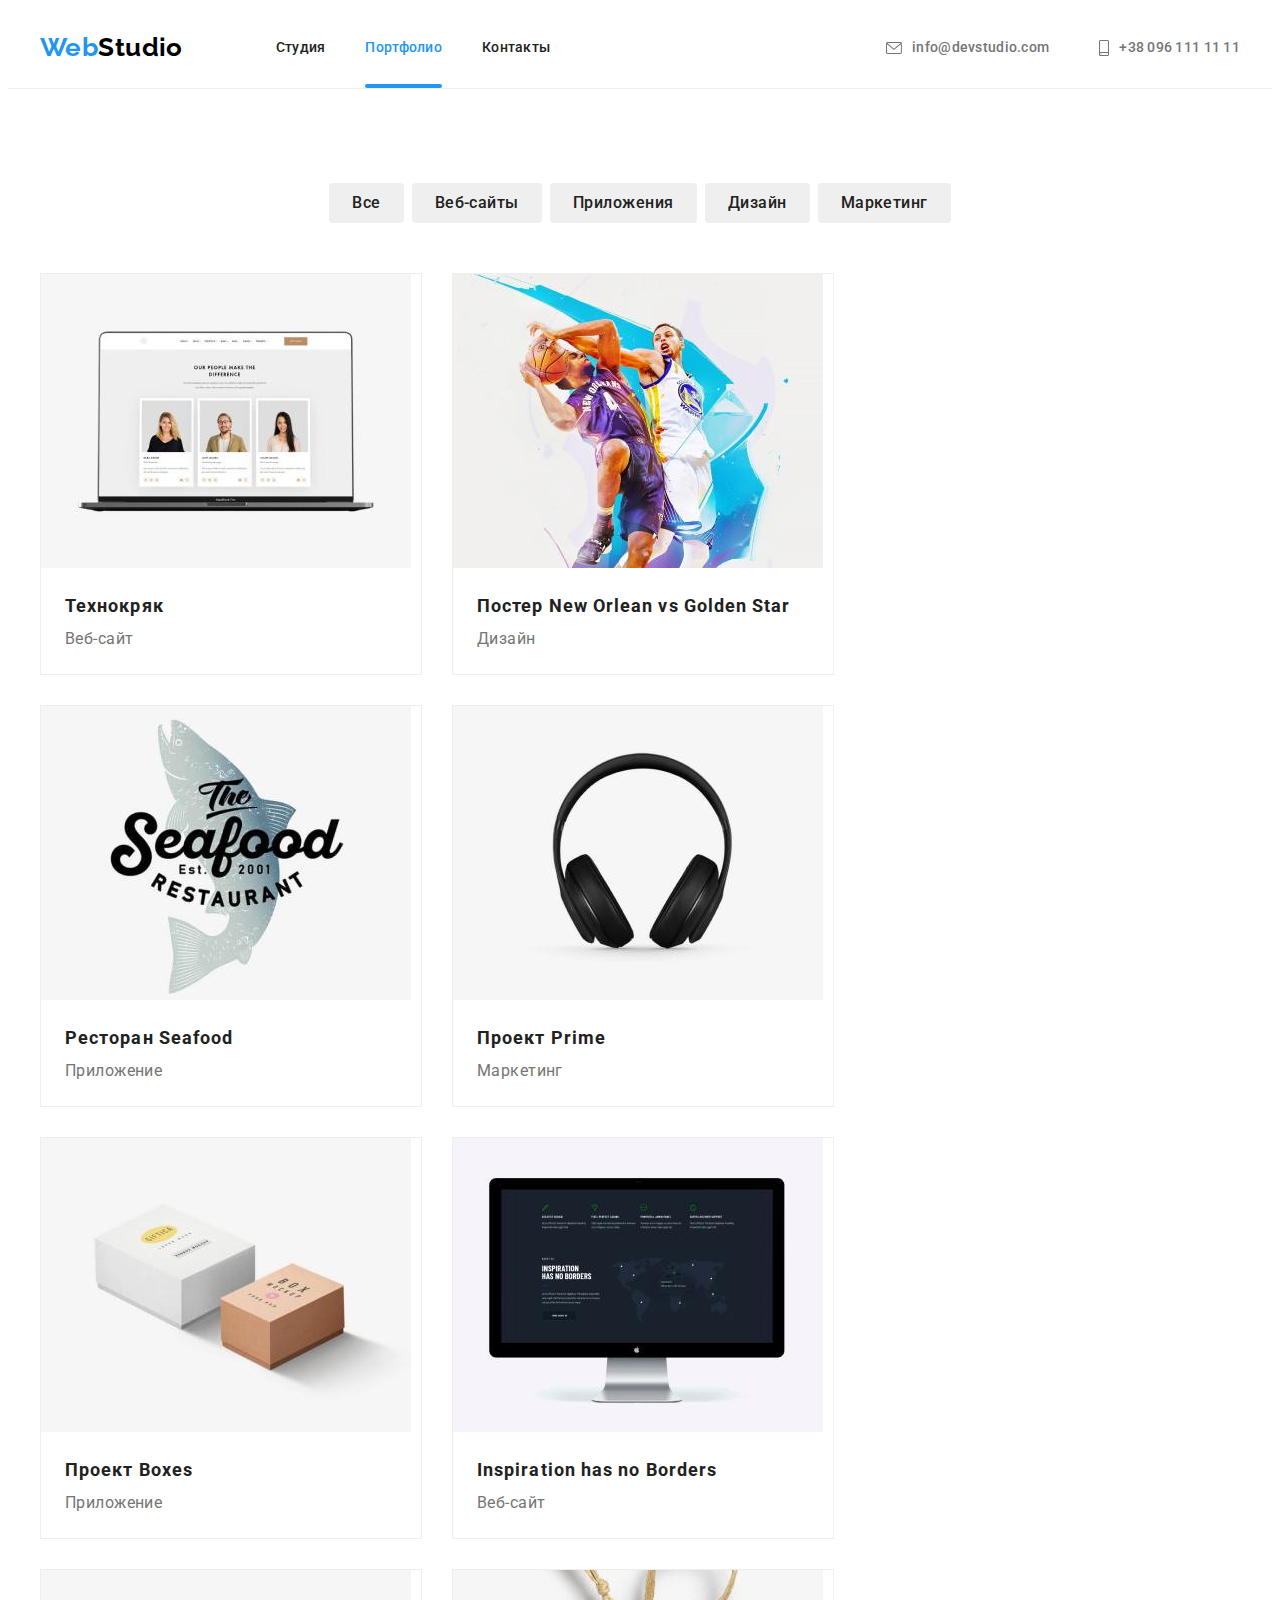
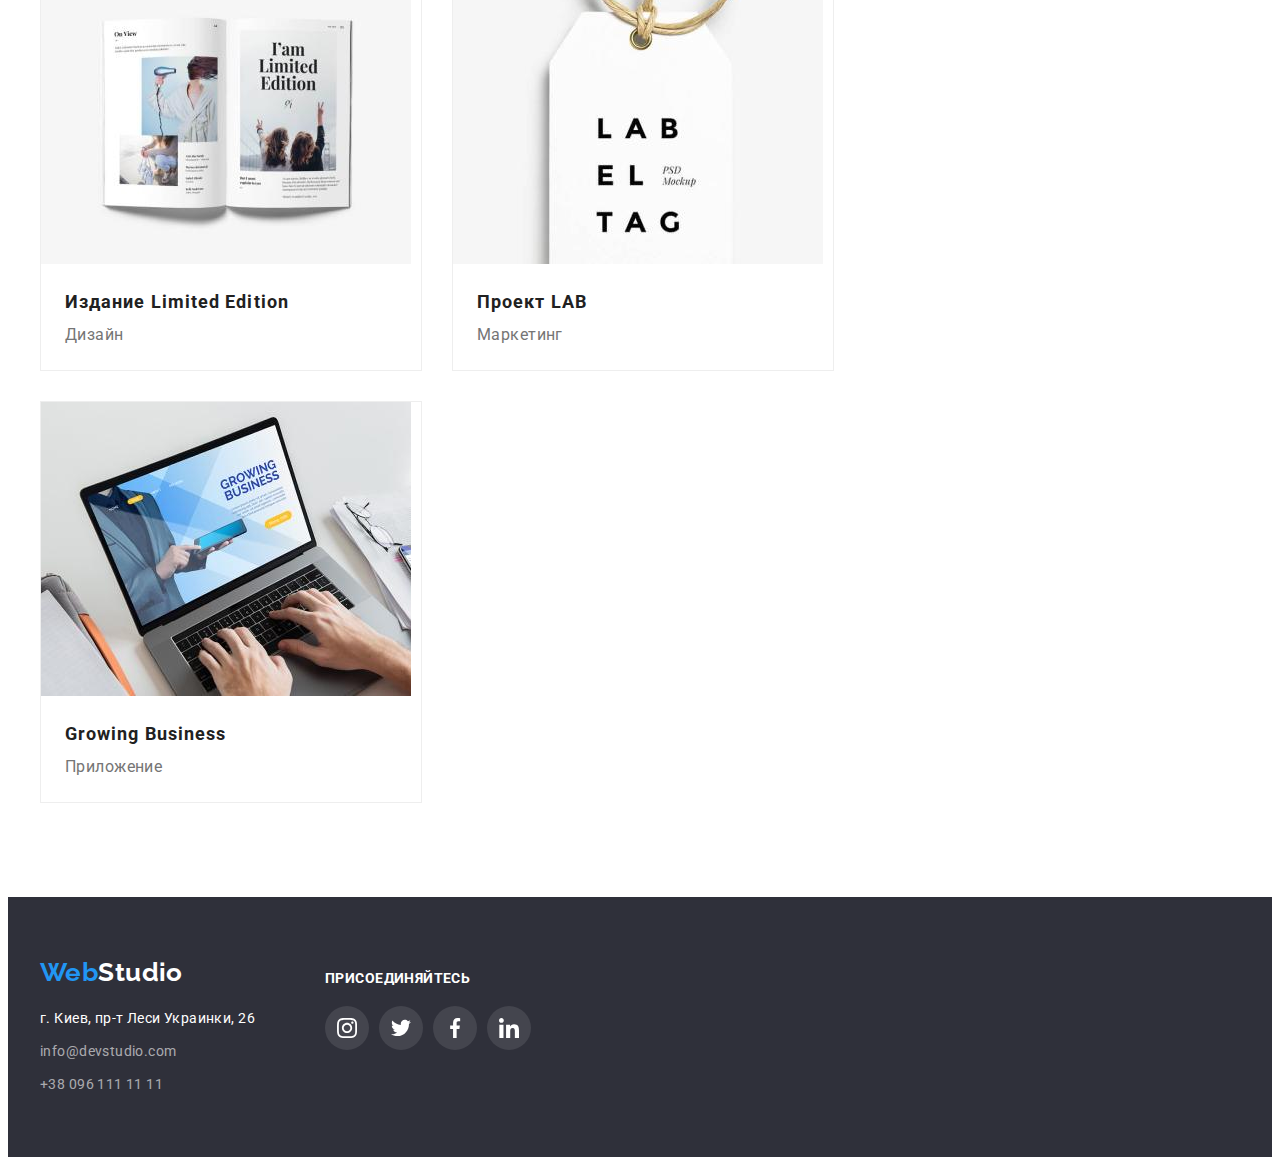
==== portfolio.html @ 448d8e20 "start" ====
<!DOCTYPE html>
<html lang="ru">
  <head>
    <meta charset="UTF-8" />
    <meta http-equiv="X-UA-Compatible" content="IE=edge" />
    <meta name="viewport" content="width=device-width, initial-scale=1.0" />
    <link rel="preconnect" href="https://fonts.googleapis.com" />
    <link rel="preconnect" href="https://fonts.gstatic.com" crossorigin />
    <link
      href="https://fonts.googleapis.com/css2?family=Raleway:wght@700&family=Roboto:wght@400;500;700;900&display=swap"
      rel="stylesheet"
    />
    <link
      rel="stylesheet"
      href="https://cdnjs.cloudflare.com/ajax/libs/modern-normalize/1.1.0/modern-normalize.min.css"
      integrity="sha512-wpPYUAdjBVSE4KJnH1VR1HeZfpl1ub8YT/NKx4PuQ5NmX2tKuGu6U/JRp5y+Y8XG2tV+wKQpNHVUX03MfMFn9Q=="
      crossorigin="anonymous"
      referrerpolicy="no-referrer"
    />
    <title>WebStudio</title>
    <link rel="stylesheet" href="./css/styles.css" />
  </head>
  <body>
    <!-- Шапка -->
    <header>
      <div class="container header-nav">
        <a href="./index.html" lang="en" class="logo link">
          <span>Web</span>Studio</a
        >
        <nav>
          <ul class="site-nav list">
            <li class="site-nav-item">
              <a href="./index.html" class="link">Студия</a>
            </li>
            <li class="site-nav-item">
              <a href="./portfolio.html" class="link current">Портфолио</a>
            </li>
            <li class="site-nav-item"><a href="" class="link">Контакты</a></li>
          </ul>
        </nav>
        <ul class="mail-tel list">
          <li class="mail-tel-item">
            <a href="mailto:info@devstudio.com" class="link mail"
              ><svg width="16" height="12" class="icon">
                <use href="./images/symbol-defs.svg#icon-envelope"></use>
              </svg>
              <span class="">info@devstudio.com</span>
            </a>
          </li>
          <li class="mail-tel-item">
            <a href="tel:+380961111111" class="link tel">
              <svg width="10" height="16" class="icon">
                <use href="./images/symbol-defs.svg#icon-smartphone"></use>
              </svg>
              <span>+38 096 111 11 11</span>
            </a>
          </li>
        </ul>
      </div>
    </header>
    <!-- Основная часть -->
    <main>
      <section class="portfolio">
        <div class="container">
          <h1 class="visuallly-hidden">Наши работы</h1>
          <ul class="portfolio-filter list">
            <li>
              <button type="button" class="portfolio-filter-item button">
                Все
              </button>
            </li>
            <li>
              <button type="button" class="portfolio-filter-item button">
                Веб-сайты
              </button>
            </li>
            <li>
              <button type="button" class="portfolio-filter-item button">
                Приложения
              </button>
            </li>
            <li>
              <button type="button" class="portfolio-filter-item button">
                Дизайн
              </button>
            </li>
            <li>
              <button type="button" class="portfolio-filter-item button">
                Маркетинг
              </button>
            </li>
          </ul>
          <ul class="works-list list">
            <li class="work">
              <a href="" class="link">
                <div class="work-img">
                  <img
                    src="./images/website1.jpg"
                    alt="Технокряк"
                    width="370"
                    height="294"
                  />
                  <div class="work-overlay">
                    <p>
                      Технокряк это современная площадка распространения
                      коронавируса. Компании используют эту платформу для
                      цифрового шпионажа и атак на защищённые сервера
                      конкурентов.
                    </p>
                  </div>
                </div>
                <div class="work-card">
                  <h2 class="work-name">Технокряк</h2>
                  <p class="work-type">Веб-сайт</p>
                </div>
              </a>
            </li>
            <li class="work">
              <a href="" class="link">
                <div class="work-img">
                  <img
                    src="./images/design1.jpg"
                    alt="Постер New Orlean vs Golden Star"
                    width="370"
                    height="294"
                  />
                  <div class="work-overlay">
                    <p>
                      Технокряк это современная площадка распространения
                      коронавируса. Компании используют эту платформу для
                      цифрового шпионажа и атак на защищённые сервера
                      конкурентов.
                    </p>
                  </div>
                </div>
                <div class="work-card">
                  <h2 class="work-name">
                    Постер <span lang="en">New Orlean vs Golden Star</span>
                  </h2>
                  <p class="work-type">Дизайн</p>
                </div>
              </a>
            </li>
            <li class="work">
              <a href="" class="link">
                <div class="work-img">
                  <img
                    src="./images/application1.jpg"
                    alt="Ресторан Seafood"
                    width="370"
                    height="294"
                  />
                  <div class="work-overlay">
                    <p>
                      Технокряк это современная площадка распространения
                      коронавируса. Компании используют эту платформу для
                      цифрового шпионажа и атак на защищённые сервера
                      конкурентов.
                    </p>
                  </div>
                </div>
                <div class="work-card">
                  <h2 class="work-name">
                    Ресторан <span lang="en">Seafood</span>
                  </h2>
                  <p class="work-type">Приложение</p>
                </div>
              </a>
            </li>
            <li class="work">
              <a href="" class="link">
                <div class="work-img">
                  <img
                    src="./images/marketing1.jpg"
                    alt="Проект Prime"
                    width="370"
                    height="294"
                  />
                  <div class="work-overlay">
                    <p>
                      Технокряк это современная площадка распространения
                      коронавируса. Компании используют эту платформу для
                      цифрового шпионажа и атак на защищённые сервера
                      конкурентов.
                    </p>
                  </div>
                </div>
                <div class="work-card">
                  <h2 class="work-name">Проект <span lang="en">Prime</span></h2>
                  <p class="work-type">Маркетинг</p>
                </div>
              </a>
            </li>
            <li class="work">
              <a href="" class="link">
                <div class="work-img">
                  <img
                    src="./images/application2.jpg"
                    alt="Проект Boxes"
                    width="370"
                    height="294"
                  />
                  <div class="work-overlay">
                    <p>
                      Технокряк это современная площадка распространения
                      коронавируса. Компании используют эту платформу для
                      цифрового шпионажа и атак на защищённые сервера
                      конкурентов.
                    </p>
                  </div>
                </div>
                <div class="work-card">
                  <h2 class="work-name">Проект <span lang="en">Boxes</span></h2>
                  <p class="work-type">Приложение</p>
                </div>
              </a>
            </li>
            <li class="work">
              <a href="" class="link">
                <div class="work-img">
                  <img
                    src="./images/website2.jpg"
                    alt="Inspiration has no Borders"
                    width="370"
                    height="294"
                  />
                  <div class="work-overlay">
                    <p>
                      Технокряк это современная площадка распространения
                      коронавируса. Компании используют эту платформу для
                      цифрового шпионажа и атак на защищённые сервера
                      конкурентов.
                    </p>
                  </div>
                </div>
                <div class="work-card">
                  <h2 class="work-name">
                    <span lang="en">Inspiration has no Borders</span>
                  </h2>
                  <p class="work-type">Веб-сайт</p>
                </div>
              </a>
            </li>
            <li class="work">
              <a href="" class="link">
                <div class="work-img">
                  <img
                    src="./images/design2.jpg"
                    alt="Издание Limited Edition"
                    width="370"
                    height="294"
                  />
                  <div class="work-overlay">
                    <p>
                      Технокряк это современная площадка распространения
                      коронавируса. Компании используют эту платформу для
                      цифрового шпионажа и атак на защищённые сервера
                      конкурентов.
                    </p>
                  </div>
                </div>
                <div class="work-card">
                  <h2 class="work-name">
                    Издание <span lang="en">Limited Edition</span>
                  </h2>
                  <p class="work-type">Дизайн</p>
                </div>
              </a>
            </li>
            <li class="work">
              <a href="" class="link">
                <div class="work-img">
                  <img
                    src="./images/marketing2.jpg"
                    alt="Проект LAB"
                    width="370"
                    height="294"
                  />
                  <div class="work-overlay">
                    <p>
                      Технокряк это современная площадка распространения
                      коронавируса. Компании используют эту платформу для
                      цифрового шпионажа и атак на защищённые сервера
                      конкурентов.
                    </p>
                  </div>
                </div>
                <div class="work-card">
                  <h2 class="work-name">Проект <span lang="en">LAB</span></h2>
                  <p class="work-type">Маркетинг</p>
                </div>
              </a>
            </li>
            <li class="work">
              <a href="" class="link">
                <div class="work-img">
                  <img
                    src="./images/application3.jpg"
                    alt="Growing Business"
                    width="370"
                    height="294"
                  />
                  <div class="work-overlay">
                    <p>
                      Технокряк это современная площадка распространения
                      коронавируса. Компании используют эту платформу для
                      цифрового шпионажа и атак на защищённые сервера
                      конкурентов.
                    </p>
                  </div>
                </div>
                <div class="work-card">
                  <h2 class="work-name">
                    <span lang="en">Growing Business</span>
                  </h2>
                  <p class="work-type">Приложение</p>
                </div>
              </a>
            </li>
          </ul>
        </div>
      </section>
    </main>
    <!-- Подвал -->
    <footer>
      <div class="container footer">
        <div>
          <a href="./index.html" lang="en" class="white link logo">
            <span>Web</span>Studio</a
          >
          <address>
            <ul class="contacts list">
              <li>
                <a
                  href="https://goo.gl/maps/YjU4VwxiPXdr29Ng6"
                  target="_blank"
                  rel="noreferrer noopener"
                  class="contacts-address link"
                  >г. Киев, пр-т Леси Украинки, 26</a
                >
              </li>
              <li>
                <a href="mailto:info@devstudio.com" class="contacts-item link"
                  >info@devstudio.com</a
                >
              </li>
              <li>
                <a href="tel:+380961111111" class="contacts-item link"
                  >+38 096 111 11 11</a
                >
              </li>
            </ul>
          </address>
        </div>
        <div class="social">
          <p class="join">присоединяйтесь</p>
          <ul class="social-list list">
            <li class="social-list-item">
              <a class="instagram" href="">
                <svg width="20" height="20">
                  <use
                    href="./images/symbol-defs.svg#icon-instagram"
                  ></use></svg
              ></a>
            </li>
            <li class="social-list-item">
              <a class="twitter" href=""
                ><svg width="20" height="20">
                  <use href="./images/symbol-defs.svg#icon-twitter"></use></svg
              ></a>
            </li>
            <li class="social-list-item">
              <a class="facebook" href=""
                ><svg width="20" height="20">
                  <use href="./images/symbol-defs.svg#icon-facebook"></use></svg
              ></a>
            </li>
            <li class="social-list-item">
              <a class="linkedin" href=""
                ><svg width="20" height="20">
                  <use href="./images/symbol-defs.svg#icon-linkedin"></use></svg
              ></a>
            </li>
          </ul>
        </div>
      </div>
    </footer>
  </body>
</html>
---- css/styles.css ----
:root {
  --primary-text-color: #757575;
  --title-text-color: #212121;
  --accent-color: #2196f3;
  --background-color: #f5f4fa;
  --footer-background-color: #2f303a;
  --hero-background-color: #c4c4c4;
  --white-color: #ffffff;
  --card-gap: 30px;
  --icon-color: #afb1b8;
  --timing-function: cubic-bezier(0.4, 0, 0.2, 1);
}

body {
  color: var(--primary-text-color);
  background-color: var(--white-color);
  letter-spacing: 0.03em;
  font-size: 14px;
  line-height: 1.71em;
  font-family: "Raleway", sans-serif;
  font-family: "Roboto", sans-serif;
}

.container {
  width: 1200px;
  padding-left: 15px;
  padding-right: 15px;
  margin-left: auto;
  margin-right: auto;
}

.link {
  text-decoration: none;
  color: inherit;
}
.icon {
  fill: currentColor;
  transition: fill 250ms var(--timing-function);
}
.list {
  padding: 0;
  margin: 0;
  list-style: none;
}
.button {
  display: inline-block;
  border: 1px solid transparent;
  font-family: inherit;
  text-align: center;
}
.button:hover {
  cursor: pointer;
}
/* --------------------Шапка-------------------- */
header {
  border-bottom: 1px solid #ececec;
}
.header-nav {
  display: flex;
  align-items: center;
}
.logo {
  display: inline-block;
  margin-right: 93px;
  padding-top: 24px;
  padding-bottom: 25px;
  font-family: "Raleway";
  font-size: 26px;
  line-height: 1.19em;
  font-weight: 700;
  color: #000000;
}
.logo span {
  color: var(--accent-color);
}
.site-nav {
  display: flex;
  font-weight: 500;
  font-size: 14px;
  line-height: 1.14em;
  letter-spacing: 0.02em;
}
.site-nav-item a {
  display: block;
  padding-top: 32px;
  padding-bottom: 32px;
  color: var(--title-text-color);
  transition: color 250ms var(--timing-function);
}
.site-nav-item:not(:last-child) {
  margin-right: 40px;
}

.site-nav-item a:hover,
.site-nav-item a:focus {
  color: var(--accent-color);
}
.site-nav-item .link.current {
  color: var(--accent-color);
  position: relative;
}
@keyframes zoomin {
  0% {
    transform: scaleX(0);
  }
  100% {
    transform: scaleX(1);
  }
}

.current::after {
  position: absolute;
  display: block;
  content: "";
  width: 100%;
  height: 4px;
  background-color: var(--accent-color);
  border-radius: 2px;
  bottom: 0;
  animation: zoomin 250ms var(--timing-function);
}

.mail-tel {
  display: flex;
  margin-left: auto;
}
.mail-tel-item a {
  padding-top: 32px;
  padding-bottom: 32px;
  color: var(--primary-text-color);
  display: flex;
  align-items: center;
  font-size: 14px;
  font-weight: 500;
  line-height: 1.14;
  letter-spacing: 0.02em;
  transition: color 250ms var(--timing-function);
}
.mail-tel-item + .mail-tel-item {
  margin-left: 50px;
}
.mail-tel-item a:hover,
.mail-tel-item a:focus {
  color: var(--accent-color);
}
.mail > span,
.tel > span {
  margin-left: 10px;
}
.icon::hover,
.icon::focus {
  fill: var(--accent-color);
}

/* --------------------Банер-------------------- */
.overlay {
  max-width: 1600px;
  height: 600px;
  margin: 0 auto;
  background-image: linear-gradient(
      to right,
      rgba(47, 48, 58, 0.4),
      rgba(47, 48, 58, 0.4)
    ),
    url(../images/hero.jpg);
  background-repeat: no-repeat;
  background-size: cover;
  background-position: center;
  background-color: var(--hero-background-color);
}
.hero {
  padding-top: 200px;
  padding-bottom: 200px;
  background-color: var(--hero-background-color);
  text-align: center;
}
.hero-title {
  max-width: 696px;
  margin: 0 auto;
  margin-top: 0;
  margin-bottom: 30px;
  text-transform: uppercase;
  font-weight: 900;
  font-size: 44px;
  line-height: 1.36em;
  letter-spacing: 0.06em;
  color: var(--white-color);
  font-weight: 900;
}
.hero-button {
  border-radius: 4px;
  border-color: var(--accent-color);
  padding: 10px 32px;
  min-width: 200px;
  filter: drop-shadow(0px 4px 4px rgba(0, 0, 0, 0.25));
  font-weight: 700;
  font-size: 16px;
  line-height: 1.87em;
  color: var(--white-color);
  background-color: var(--accent-color);
  transition-property: color, background-color;
  transition-duration: 250ms;
  transition-timing-function: var(--timing-function);
}
.hero-button:hover {
  color: var(--accent-color);
  background-color: var(--white-color);
}
/* --------------------Особенности-------------------- */
.features {
  padding-top: 94px;
  padding-bottom: 94px;
}
.visuallly-hidden {
  position: absolute;
  clip: rect(0 0 0 0);
  width: 1px;
  height: 1px;
  margin: -1px;
  padding: 0;
  overflow: hidden;
  border: 0;
}

.feature-list {
  display: flex;
  margin-left: calc(-1 * var(--card-gap));
}
.features-item {
  flex-basis: calc(100% / 4 - var(--card-gap));
}
.features li + li {
  margin-left: var(--card-gap);
}
.features-title {
  margin-top: 0;
  margin-bottom: 10px;
  text-transform: uppercase;
  font-size: 14px;
  line-height: 1.14em;
  font-weight: 700;
  color: var(--title-text-color);
}
.features-text {
  margin: 0;
}
.features-icon {
  display: flex;
  align-items: center;
  justify-content: center;
  height: 120px;
  margin-bottom: var(--card-gap);
  background-color: var(--background-color);
}
/* --------------------Чем мы занимаемся-------------------- */
.doing {
  padding-top: 0;
  padding-bottom: 94px;
}
.doing-list {
  display: flex;
  margin-left: calc(-1 * var(--card-gap));
}
.doing-item {
  flex-basis: calc(100% / 3 - var(--card-gap));
}
.doing li + li {
  margin-left: 30px;
}
.section-title {
  margin-top: 0;
  margin-bottom: 50px;
  font-size: 36px;
  line-height: 1.17em;
  text-align: center;
  font-weight: 700;
  color: var(--title-text-color);
}
/* --------------------Наша команда-------------------- */
.team {
  padding-top: 94px;
  padding-bottom: 94px;
  font-size: 16px;
  background-color: var(--background-color);
}
.team-list {
  display: flex;
  margin-left: calc(-1 * var(--card-gap));
}
.team-item {
  flex-basis: calc(100% / 4 - var(--card-gap));
  max-width: 270px;
  padding-bottom: 32px;
}
.team-item + .team-item {
  margin-left: 30px;
}
.team-item {
  background-color: var(--white-color);
  box-shadow: 0px 1px 3px rgba(0, 0, 0, 0.12), 0px 1px 1px rgba(0, 0, 0, 0.14),
    0px 2px 1px rgba(0, 0, 0, 0.2);
  border-radius: 0px 0px 4px 4px;
}
.team-item-text {
  margin-top: 30px;
}
.team-name {
  margin: 0;
  font-weight: 500;
  font-size: 16px;
  line-height: 1.19em;
  text-align: center;
  font-weight: 500;
  color: var(--title-text-color);
}
.team-position {
  margin-top: 10px;
  margin-bottom: 0;
  line-height: 1.14em;
  text-align: center;
  color: var(--primary-text-color);
}
.social-list,
.p-social-list {
  display: flex;
}
.social-list-item:not(:last-child) {
  margin-right: 10px;
}
.p-linkedin,
.p-facebook,
.p-twitter,
.p-instagram {
  display: flex;
  align-items: center;
  justify-content: center;
  background-color: var(--white-color);
  width: 44px;
  height: 44px;
  border-radius: 50%;
  fill: var(--icon-color);
  transition-property: fill, background-color;
  transition-duration: 250ms;
  transition-timing-function: var(--timing-function);
}

.p-social-list {
  justify-content: center;
  margin-top: 16px;
}
.p-linkedin:hover,
.p-facebook:hover,
.p-twitter:hover,
.p-instagram:hover,
.p-linkedin:focus,
.p-facebook:focus,
.p-twitter:focus,
.p-instagram:focus {
  background-color: var(--accent-color);
  fill: var(--white-color);
}
/* --------------------Клиенты-------------------- */
.clients {
  padding-top: 94px;
  padding-bottom: 94px;
}
.clients-list {
  display: flex;
  margin: 0 auto;
  margin-left: calc(-1 * var(--card-gap));
}
.client-item {
  flex-basis: calc(100% / 6 - var(--card-gap));
  max-width: 270px;
}
.clients-list li + li {
  margin-left: 30px;
}
.client {
  display: flex;
  align-items: center;
  justify-content: center;
  fill: var(--icon-color);
  width: 170px;
  height: 92px;
  border: 1px solid var(--icon-color);
  border-radius: 4px;
  transition-property: fill, border;
  transition-duration: 250ms;
  transition-timing-function: var(--timing-function);
}
.client:hover,
.client:focus {
  fill: var(--accent-color);
  border: 1px solid var(--accent-color);
}

/* --------------------Футер-------------------- */
footer {
  padding-top: 60px;
  padding-bottom: 60px;
  background-color: var(--footer-background-color);
}
.footer {
  display: flex;
}
.logo.white {
  color: var(--white-color);
  padding: 0;
  margin-bottom: 20px;
  margin-right: 0;
}
.contacts li + li {
  margin-top: 9px;
}
.contacts-address {
  font-style: normal;
  letter-spacing: 0.03em;
  color: var(--white-color);
  transition: color 250ms var(--timing-function);
}
.contacts-address:hover,
.contacts-address:focus {
  color: var(--accent-color);
}
.contacts-item {
  letter-spacing: 0.03em;
  font-style: normal;
  color: rgba(255, 255, 255, 0.6);
  transition: color 250ms var(--timing-function);
}
.contacts-item:hover,
.contacts-item:focus {
  color: var(--accent-color);
}
.join {
  padding: 0;
  margin-bottom: 20px;
  font-weight: 700;
  font-size: 14px;
  line-height: 1.14;
  text-transform: uppercase;
  color: var(--white-color);
}
.social {
  margin-left: 70px;
}
.linkedin,
.facebook,
.twitter,
.instagram {
  display: flex;
  align-items: center;
  justify-content: center;
  background-color: rgba(255, 255, 255, 0.1);
  width: 44px;
  height: 44px;
  border-radius: 50%;
  fill: var(--white-color);
  transition: background-color 250ms var(--timing-function);
}
.linkedin:hover,
.facebook:hover,
.twitter:hover,
.instagram:hover,
.linkedin:focus,
.facebook:focus,
.twitter:focus,
.instagram:focus {
  background-color: var(--accent-color);
}
/* --------------------Портфолио-------------------- */
.portfolio {
  padding-top: 94px;
  padding-bottom: 94px;
}
.portfolio-filter {
  display: flex;
  justify-content: center;
  margin-bottom: 50px;
}
.portfolio-filter li + li {
  margin-left: 8px;
}
.portfolio-filter-item {
  padding: 6px 22px;
  border-radius: 4px;
  font-weight: 500;
  font-size: 16px;
  line-height: 1.62em;
  letter-spacing: 0.03em;
  color: var(--title-text-color);
  background-color: var (--background-color);
  transition-property: color, background-color, box-shadow;
  transition-duration: 250ms;
  transition-timing-function: var(--timing-function);
}
.portfolio-filter-item:focus,
.portfolio-filter-item:hover {
  color: var(--white-color);
  background-color: var(--accent-color);
  box-shadow: 0px 3px 1px rgba(0, 0, 0, 0.1), 0px 1px 2px rgba(0, 0, 0, 0.08),
    0px 2px 2px rgba(0, 0, 0, 0.12);
}
.works-list {
  display: flex;
  flex-wrap: wrap;
  margin-bottom: calc(-1 * var(--card-gap));
  margin-left: calc(-1 * var(--card-gap));
}
.work {
  border: 1px solid #eeeeee;
  overflow: hidden;
  flex-basis: calc(100% / 3 - var(--card-gap));
  margin-bottom: var(--card-gap);
  margin-left: var(--card-gap);
  transition-property: box-shadow, transform;
  transition-duration: 250ms;
  transition-timing-function: var(--timing-function);
}
.work-img {
  position: relative;
  overflow: hidden;
}
.work:hover {
  box-shadow: 0px 1px 1px rgba(0, 0, 0, 0.12), 0px 4px 4px rgba(0, 0, 0, 0.06),
    1px 4px 6px rgba(0, 0, 0, 0.16);
}
.work:hover .work-overlay {
  transform: translateY(-100%);
}
img {
  display: block;
  max-width: 100%;
}
.work-overlay {
  position: absolute;
  background-color: rgba(33, 150, 243, 0.9);
  padding: 63px 24px;
  overflow: auto;
  transform: translateY(0%);
  transition-duration: 250ms;
  transition-timing-function: var(--timing-function);
}
.work-overlay > p {
  font-size: 18px;
  line-height: 1.55;
  letter-spacing: 3%;
  color: var(--white-color);
}
.work-card {
  padding: 20px 0 20px 24px;
}
.work-name {
  margin: 0;
  font-weight: 700;
  font-size: 18px;
  line-height: 2em;
  letter-spacing: 0.06em;
  color: var(--title-text-color);
}
.work-type {
  margin: 0;
  font-size: 16px;
  line-height: 1.87em;
  color: var(--primary-text-color);
}

/* --------------------------Модалка --------------------------*/
.backdrop {
  position: fixed;
  top: 0;
  left: 0;
  width: 100%;
  height: 100%;
  background-color: rgba(0, 0, 0, 0.2);
  opacity: 1;
  transition: opacity 250ms var(--timing-function),
    visibility 250ms var(--timing-function);
}
.backdrop.is-hidden {
  visibility: hidden;
  opacity: 0;
  pointer-events: none;
}
.backdrop.is-hidden .modal {
  transform: translate(-50%, -50%) scale(0.7);
}
.modal {
  position: relative;
  top: 50%;
  left: 50%;
  transform: translate(-50%, -50%) scale(1);
  transition: transform 250ms var(--timing-function);
  min-height: 581px;
  width: 528px;
  background-color: var(--white-color);
  box-shadow: 0px 1px 3px rgba(0, 0, 0, 0.12), 0px 1px 1px rgba(0, 0, 0, 0.14),
    0px 2px 1px rgba(0, 0, 0, 0.2);
  border-radius: 4px;
}
.close-btn {
  position: absolute;
  display: flex;
  align-items: center;
  justify-content: center;
  height: 30px;
  width: 30px;
  border-radius: 50%;
  border: 1px solid rgba(0, 0, 0, 0.1);
  top: 8px;
  right: 8px;
}
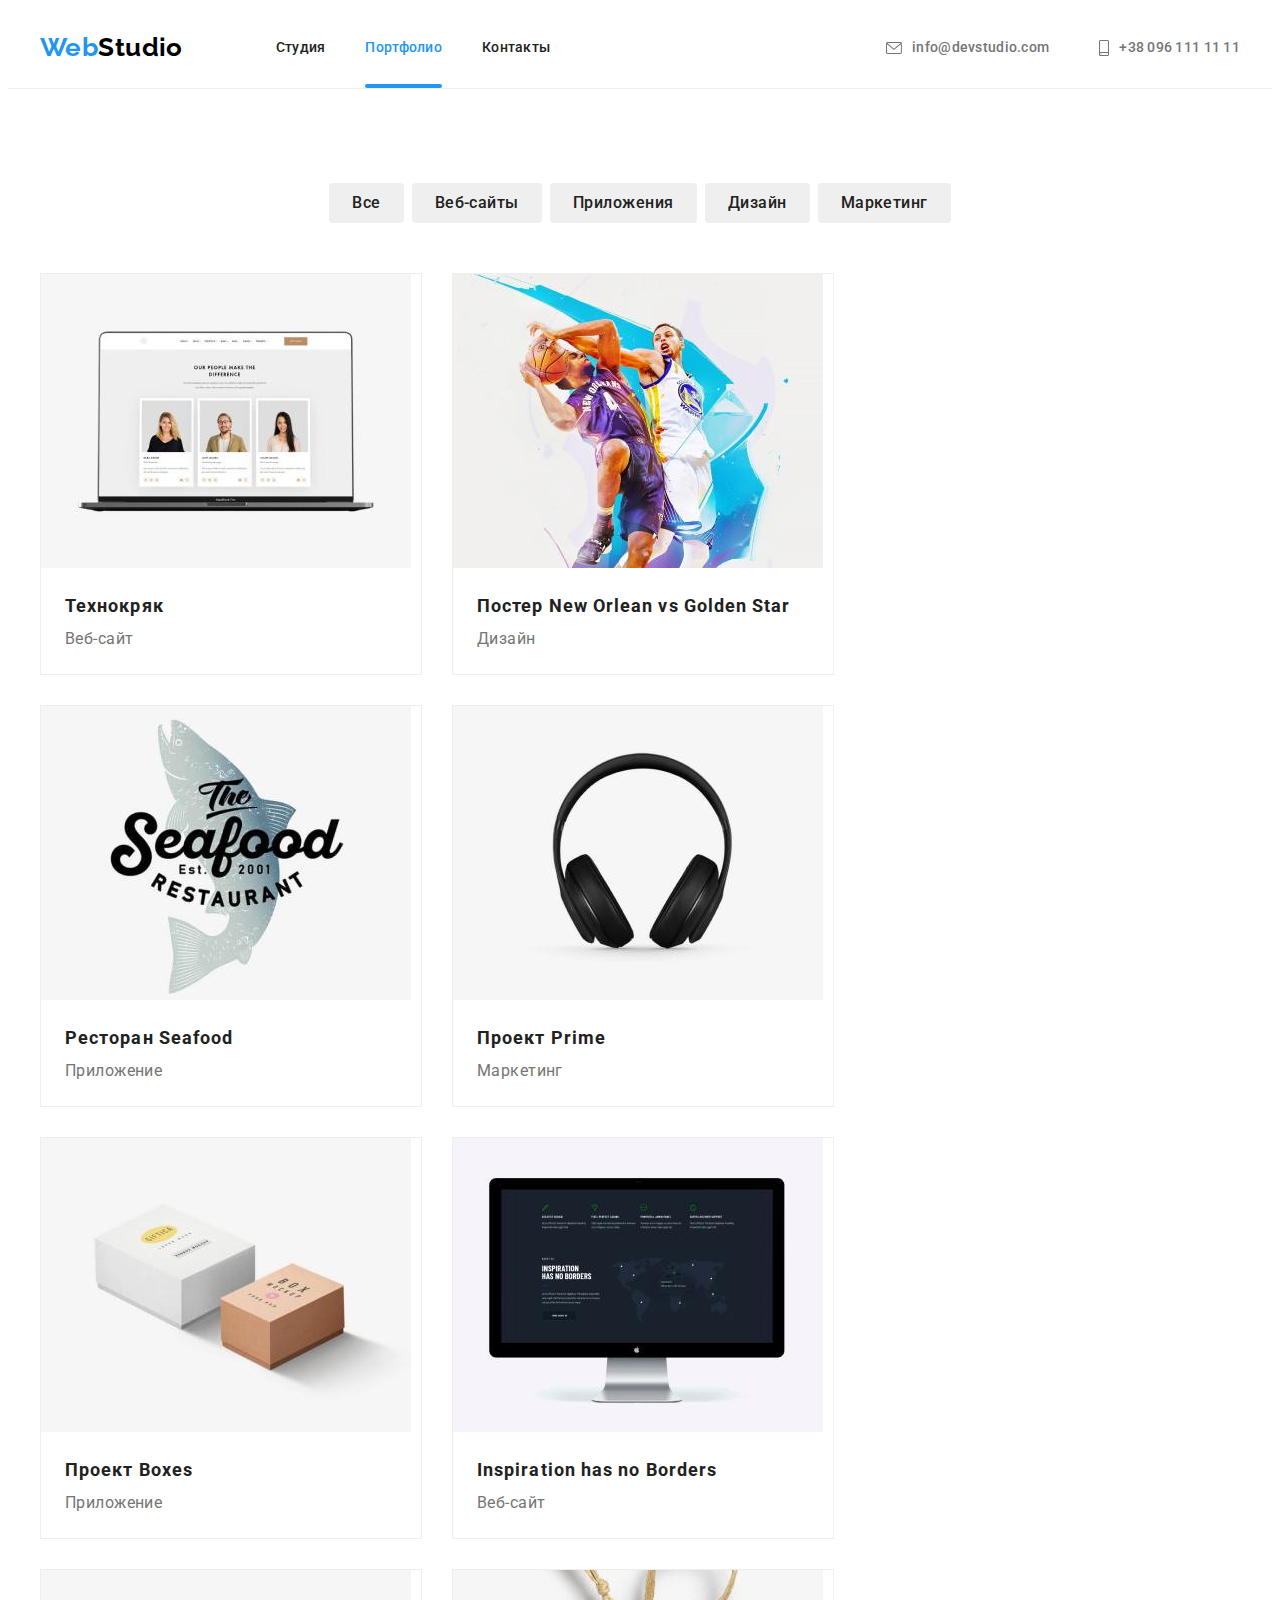
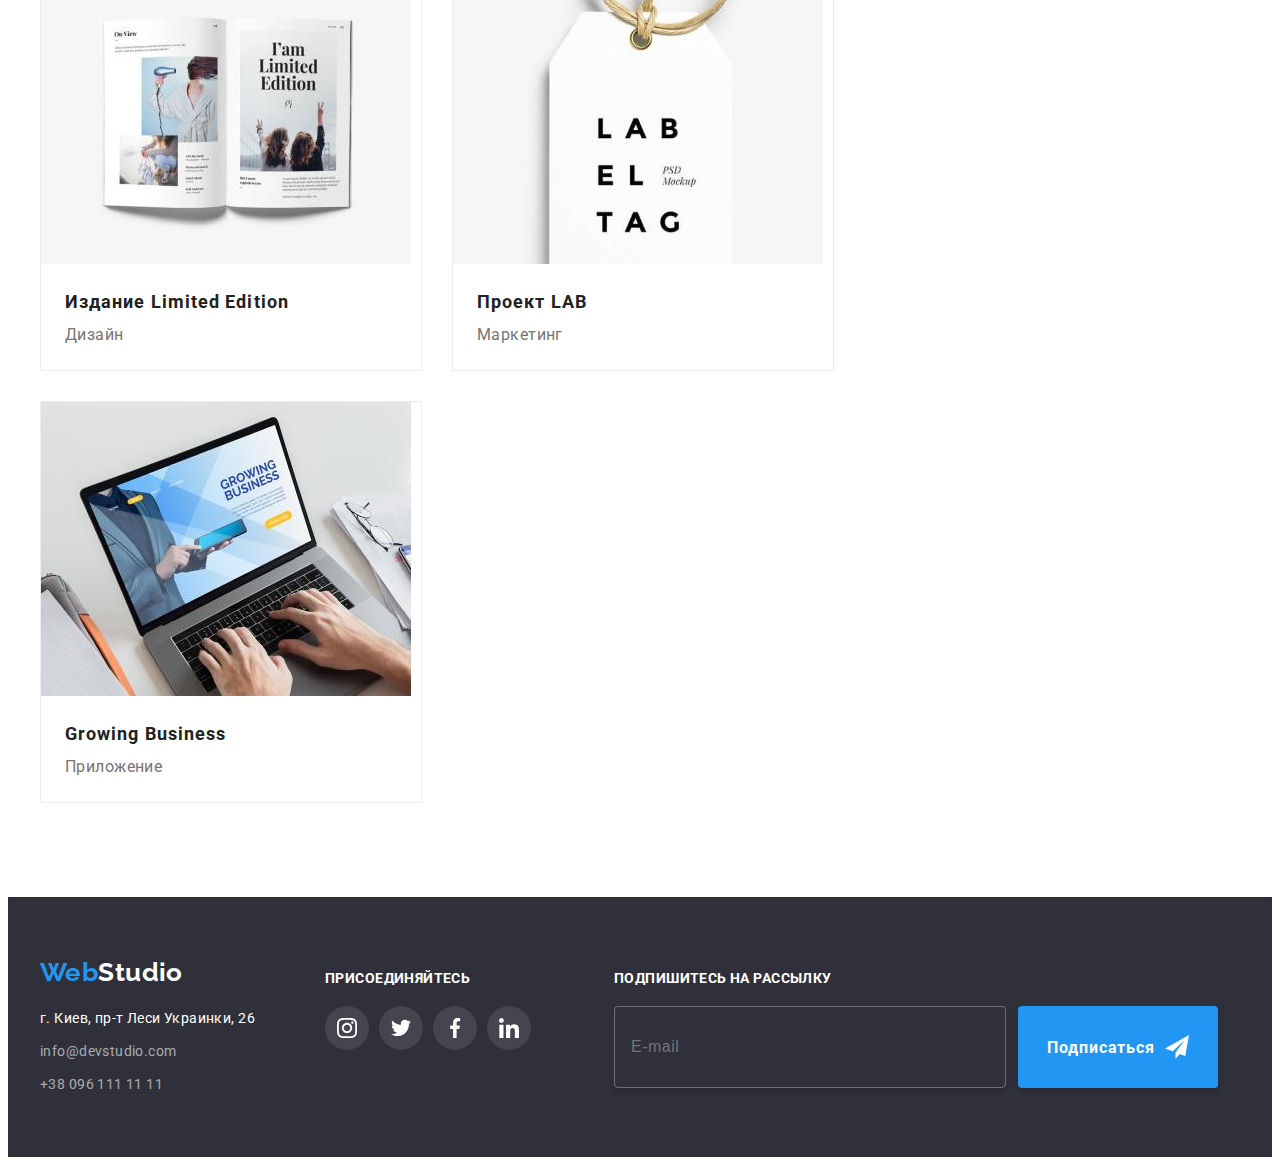
==== commit c58cacb5: "forms" ====
--- a/portfolio.html
+++ b/portfolio.html
@@ -383,6 +383,16 @@
             </li>
           </ul>
         </div>
+        <div class="subscribe">
+          <p class="join">Подпишитесь на рассылку</p>
+          <form>
+              <input type="email" name="email" placeholder="E-mail"/>
+            </label>
+            <button class="subscribe-btn button" type="submit">Подписаться <svg width="24" height="24">
+                  <use href="./images/symbol-defs.svg#icon-send"></use></svg
+              ></button>
+          </form>
+        </div>
       </div>
     </footer>
   </body>
--- a/css/styles.css
+++ b/css/styles.css
@@ -469,6 +469,45 @@
 .instagram:focus {
   background-color: var(--accent-color);
 }
+
+.subscribe {
+  margin-left: 83px;
+}
+.subscribe form {
+  display: flex;
+}
+.subscribe input {
+  border: 1px solid rgba(255, 255, 255, 0.3);
+  box-shadow: 0px 4px 4px rgba(0, 0, 0, 0.15);
+  border-radius: 4px;
+  min-width: 358px;
+  height: 50px;
+  margin-right: 12px;
+  background-color: inherit;
+  padding: 15px 16px;
+  font-size: 16px;
+  line-height: 1.25;
+  letter-spacing: 0.03em;
+  color: rgba(255, 255, 255, 0.6);
+}
+.subscribe-btn {
+  display: flex;
+  align-items: center;
+  justify-content: center;
+  min-height: 50px;
+  min-width: 200px;
+  background-color: var(--accent-color);
+  box-shadow: 0px 4px 4px rgba(0, 0, 0, 0.15);
+  border-radius: 4px;
+  font-weight: 700;
+  font-size: 16px;
+  line-height: 1.87;
+  letter-spacing: 0.06em;
+  color: var(--white-color);
+}
+.subscribe-btn svg {
+  margin-left: 10px;
+}
 /* --------------------Портфолио-------------------- */
 .portfolio {
   padding-top: 94px;
@@ -598,6 +637,7 @@
   box-shadow: 0px 1px 3px rgba(0, 0, 0, 0.12), 0px 1px 1px rgba(0, 0, 0, 0.14),
     0px 2px 1px rgba(0, 0, 0, 0.2);
   border-radius: 4px;
+  padding: 40px 39px 40px 41px;
 }
 .close-btn {
   position: absolute;
@@ -610,4 +650,112 @@
   border: 1px solid rgba(0, 0, 0, 0.1);
   top: 8px;
   right: 8px;
-}
+  transition: fill 250ms var(--timing-function);
+}
+.close-btn:hover,
+.close-btn:focus {
+  fill: var(--accent-color);
+}
+.modal-title {
+  margin-top: 0;
+  margin-bottom: 12px;
+  font-size: 20px;
+  line-height: 1.15em;
+  font-weight: 700;
+  color: var(--title-text-color);
+}
+.modal input {
+  width: 100%;
+  margin: 0;
+  padding-top: 11px;
+  padding-left: 32px;
+  padding-bottom: 11px;
+  border: 1px solid rgba(33, 33, 33, 0.2);
+  border-radius: 4px;
+}
+.textfield {
+  position: relative;
+}
+.modal-icon {
+  position: absolute;
+  top: 35px;
+  left: 10px;
+}
+.form-input {
+  transition: fill 250ms var(--timing-function);
+  transition: border 250ms var(--timing-function);
+}
+.form-input:focus + .textfield {
+  fill: var(--accent-color);
+}
+
+.form-input:focus {
+  outline: none;
+  border: 1px solid var(--accent-color);
+}
+.form {
+  display: flex;
+  flex-direction: column-reverse;
+  margin-bottom: 10px;
+}
+
+.label-name {
+  font-size: 12px;
+  line-height: 1.16;
+  letter-spacing: 0.01em;
+  margin-bottom: 4px;
+}
+.form-tarea {
+  width: 100%;
+  resize: none;
+  border: 1px solid rgba(33, 33, 33, 0.2);
+  border-radius: 4px;
+  padding: 12px 16px;
+  margin-bottom: 20px;
+}
+.form-tarea::placeholder {
+  font-size: 14px;
+  line-height: 1.14;
+  letter-spacing: 0.01em;
+  color: rgba(117, 117, 117, 0.5);
+}
+.button.submit {
+  display: block;
+  min-height: 50px;
+  min-width: 200px;
+  margin: 0 auto;
+  font-weight: 700;
+  font-size: 16px;
+  line-height: 1.88;
+  color: var(--white-color);
+  background-color: var(--accent-color);
+  box-shadow: 0px 4px 4px rgba(0, 0, 0, 0.15);
+  border-radius: 4px;
+}
+.form-deal {
+  display: flex;
+  align-items: center;
+  margin-bottom: 30px;
+  font-size: 14px;
+  line-height: 1.71;
+}
+.icon-check {
+  fill: transparent;
+  border: 2px solid var(--title-text-color);
+  border-radius: 2px;
+  margin-right: 8px;
+  width: 16px;
+  height: 15px;
+  background-origin: border-box;
+  transition: fill 250ms var(--timing-function);
+  transition: border 250ms var(--timing-function);
+}
+
+.form-check:checked + .icon-check {
+  fill: var(--accent-color);
+  border: none;
+}
+.form-deal a {
+  color: var(--accent-color);
+  margin-left: 2px;
+}
